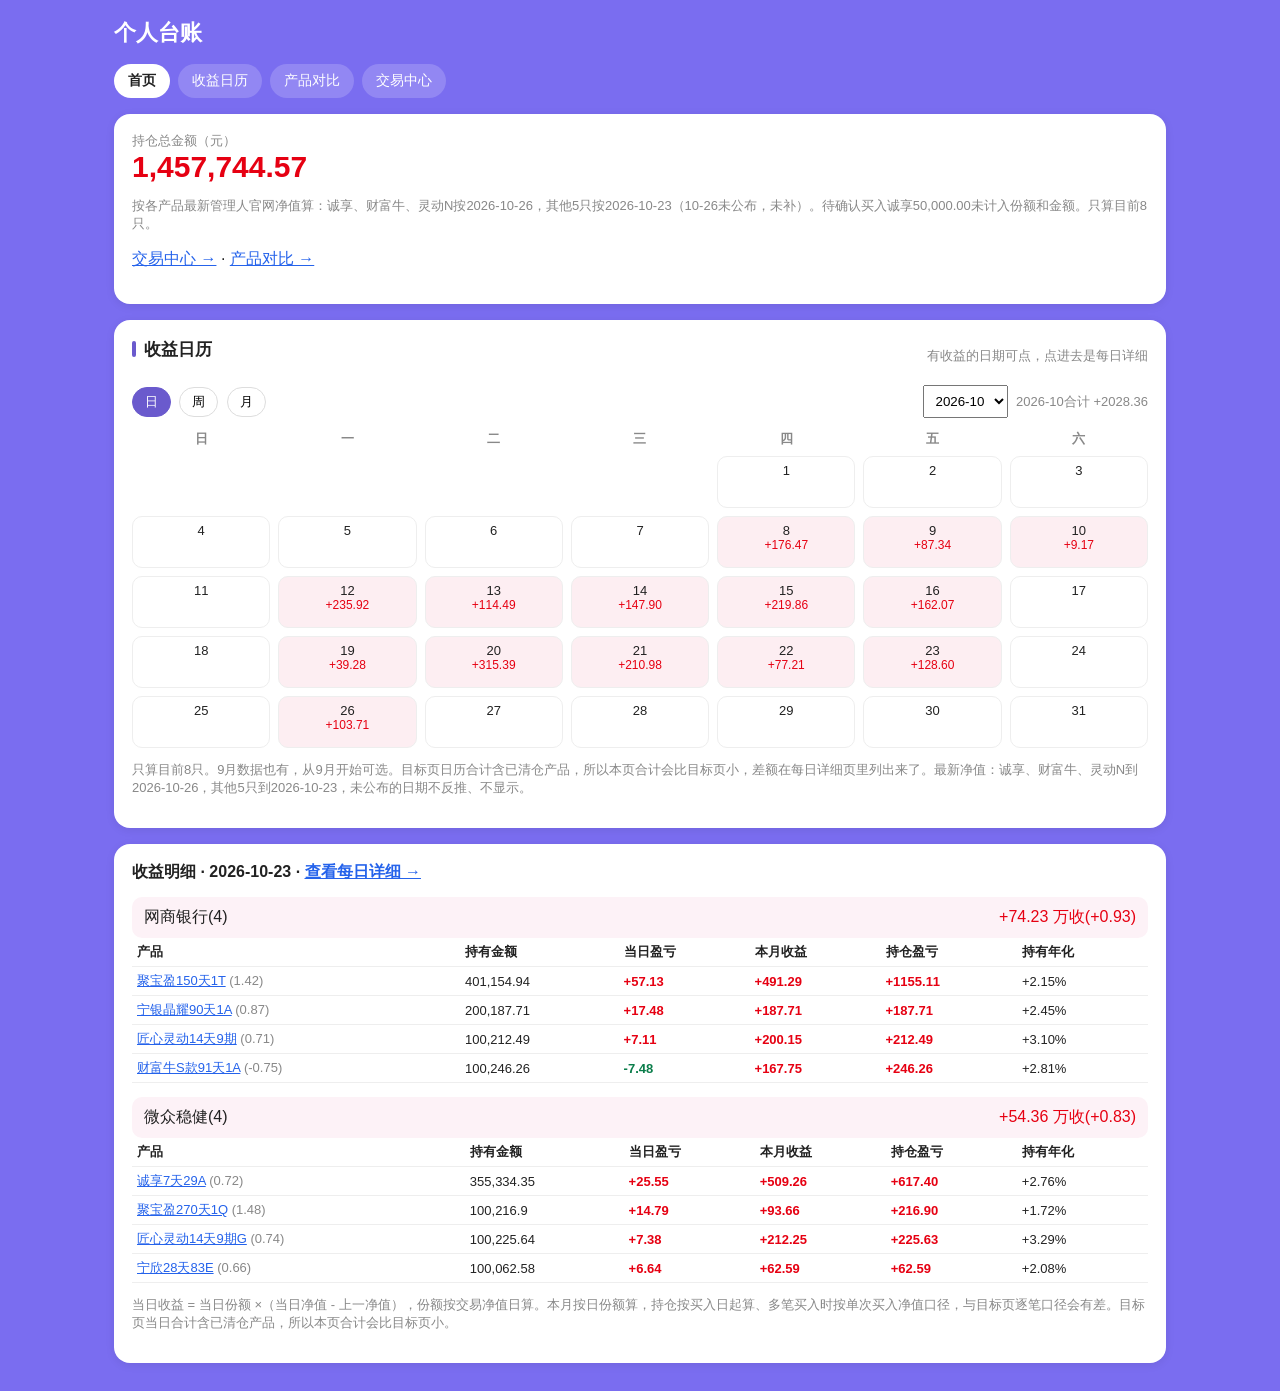
==== index.html @ 9936db58 "首页：去掉产品对比，改为总资产置顶+交易中心链接+收益日历日周月（9月起可选）+网商微众分组收益明细；每日详细也按网商微众分组" ====
<!DOCTYPE html>
<html lang="zh-CN">
<head>
<meta charset="utf-8">
<meta name="viewport" content="width=device-width, initial-scale=1">
<title>首页 · 个人台账</title>
<link rel="stylesheet" href="style.css">
</head>
<body>
<div class="wrap">
<h1 class="pagetitle">个人台账</h1>
<nav class="nav"><a href="index.html" class="on">首页</a><a href="calendar.html" class="">收益日历</a><a href="compare.html" class="">产品对比</a><a href="transactions.html" class="">交易中心</a></nav>

<div class="card">
<div id="homeTotal">正在加载…</div>
</div>
<div class="card" style="margin-top:16px">
<div class="row"><h2>收益日历</h2><span class="muted">有收益的日期可点，点进去是每日详细</span></div>
<div id="calControls" style="margin:8px 0"></div>
<div class="cal" id="calendar"></div>
<p class="muted">只算目前8只。9月数据也有，从9月开始可选。目标页日历合计含已清仓产品，所以本页合计会比目标页小，差额在每日详细页里列出来了。最新净值：诚享、财富牛、灵动N到2026-10-26，其他5只到2026-10-23，未公布的日期不反推、不显示。</p>
</div>
<div class="card" style="margin-top:16px">
<div id="homeDetail">正在加载…</div>
</div>

</div>
<script src="common.js"></script>
<script>
loadData().then(()=>{renderHomeTotal(); renderCalendar(); renderHomeDetail();});
</script>
</body>
</html>
---- style.css ----
*{box-sizing:border-box}
body{font-family:-apple-system,BlinkMacSystemFont,"PingFang SC","Microsoft YaHei",sans-serif;margin:0;background:#7a6df0;color:#222}
.wrap{max-width:1080px;margin:0 auto;padding:18px 14px 28px}
.topTabs{display:flex;background:#e9e6fb;border-radius:12px;padding:4px;margin-bottom:16px}
.topTabs button{flex:1;border:0;background:transparent;padding:10px;border-radius:9px;font-size:15px;cursor:pointer;color:#555}
.topTabs button.on{background:#fff;font-weight:700;color:#222;box-shadow:0 1px 4px rgba(0,0,0,.12)}
.grid{display:grid;grid-template-columns:1fr 1fr;gap:16px}
@media(max-width:760px){.grid{grid-template-columns:1fr}}
.card{background:#fff;border-radius:16px;padding:18px;box-shadow:0 2px 10px rgba(0,0,0,.08)}
.card h2{margin:0 0 12px;font-size:17px}
.card h2:before{content:"";display:inline-block;width:4px;height:16px;background:#6a5acd;border-radius:2px;vertical-align:-2px;margin-right:8px}
.big{font-size:32px;font-weight:800;color:#e60012;text-align:center}
.center{text-align:center;color:#666;font-size:13px;margin-top:6px}
.miniGrid{display:grid;grid-template-columns:1fr 1fr;gap:12px;margin-top:16px}
.mini{background:#f3f2fb;border-radius:10px;padding:12px;text-align:center}
.mini .lab{color:#666;font-size:13px}
.mini .val{color:#e60012;font-weight:700;font-size:18px;margin-top:4px}
.muted{color:#888;font-size:13px}
.row{display:flex;justify-content:space-between;gap:8px;align-items:center}
.pill{border:1px solid #ddd;background:#fff;border-radius:20px;padding:5px 12px;cursor:pointer;font-size:13px}
.pill.on{background:#6a5acd;color:#fff;border-color:#6a5acd}
.groupHead{display:flex;justify-content:space-between;background:#fdf2f7;border-radius:10px;padding:10px 12px;margin-top:14px}
.prod{border:1px solid #eee;border-radius:12px;padding:12px;margin-top:10px;cursor:pointer}
.prod .cols{display:grid;grid-template-columns:repeat(5,1fr);gap:8px;margin-top:10px;font-size:13px}
.prod .cols b{display:block;font-weight:600}
.cal{display:grid;grid-template-columns:repeat(7,1fr);gap:8px;text-align:center;font-size:13px}
.cal .cell{border:1px solid #eee;border-radius:10px;min-height:52px;padding:6px}
.cal .cell.has{background:#fdeef2}
.cal .cell .v{color:#e60012;font-size:12px}
.detail{display:none;margin-top:10px;border-top:1px dashed #ddd;padding-top:10px}
table{width:100%;border-collapse:collapse;font-size:13px}th,td{border-bottom:1px solid #eee;padding:5px;text-align:left}
#compareTable th{cursor:pointer;white-space:nowrap;user-select:none}
#compareTable th:hover{color:#2563eb}
.gain-pos{color:#e60012;font-weight:600}
.gain-neg{color:#0a7d4a;font-weight:600}
.ann-high{color:#e60012;font-weight:700}
canvas{width:100%;height:110px;background:#fafbfc;border:1px solid #eee;border-radius:8px}
input,select,button{padding:7px;margin:4px 4px 4px 0}button{cursor:pointer}
a{color:#2563eb}

.nav{display:flex;gap:8px;flex-wrap:wrap;margin-bottom:16px}
.nav a{color:#fff;text-decoration:none;background:rgba(255,255,255,.18);padding:8px 14px;border-radius:20px;font-size:14px}
.nav a.on{background:#fff;color:#222;font-weight:700}
.nav a:hover{background:#fff;color:#222}
.pagetitle{color:#fff;margin:0 0 16px;font-size:22px}

.cal .cell a{text-decoration:none;color:inherit;display:block}
.cal .cell a:hover{text-decoration:underline}
.cal .cell.has a{color:#222}
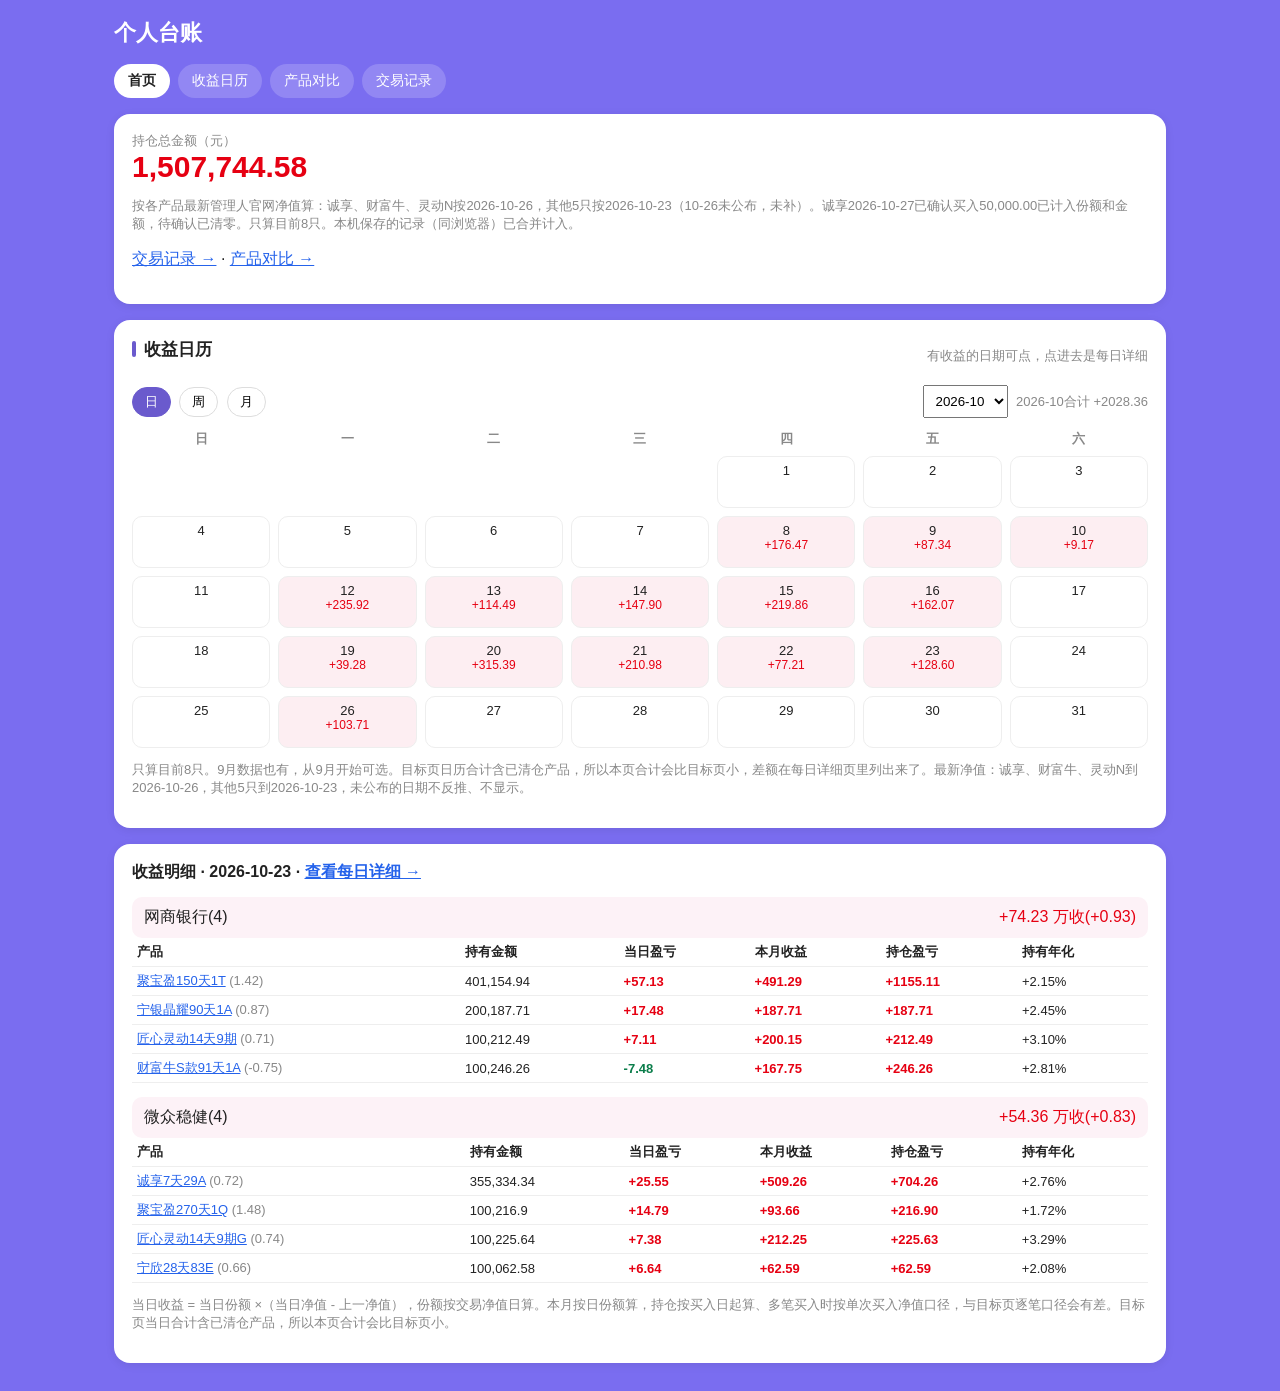
==== commit 68a9b7a0: "输入可本机保存并联动：诚享50,000待确认删掉改2026-10-27已确认，份额399,241.78；交易中心改名交易记录；新增记录存本机localStorage，首页总额和交易记录页同浏览器联动" ====
--- a/index.html
+++ b/index.html
@@ -9,7 +9,7 @@
 <body>
 <div class="wrap">
 <h1 class="pagetitle">个人台账</h1>
-<nav class="nav"><a href="index.html" class="on">首页</a><a href="calendar.html" class="">收益日历</a><a href="compare.html" class="">产品对比</a><a href="transactions.html" class="">交易中心</a></nav>
+<nav class="nav"><a href="index.html" class="on">首页</a><a href="calendar.html" class="">收益日历</a><a href="compare.html" class="">产品对比</a><a href="transactions.html" class="">交易记录</a></nav>
 
 <div class="card">
 <div id="homeTotal">正在加载…</div>
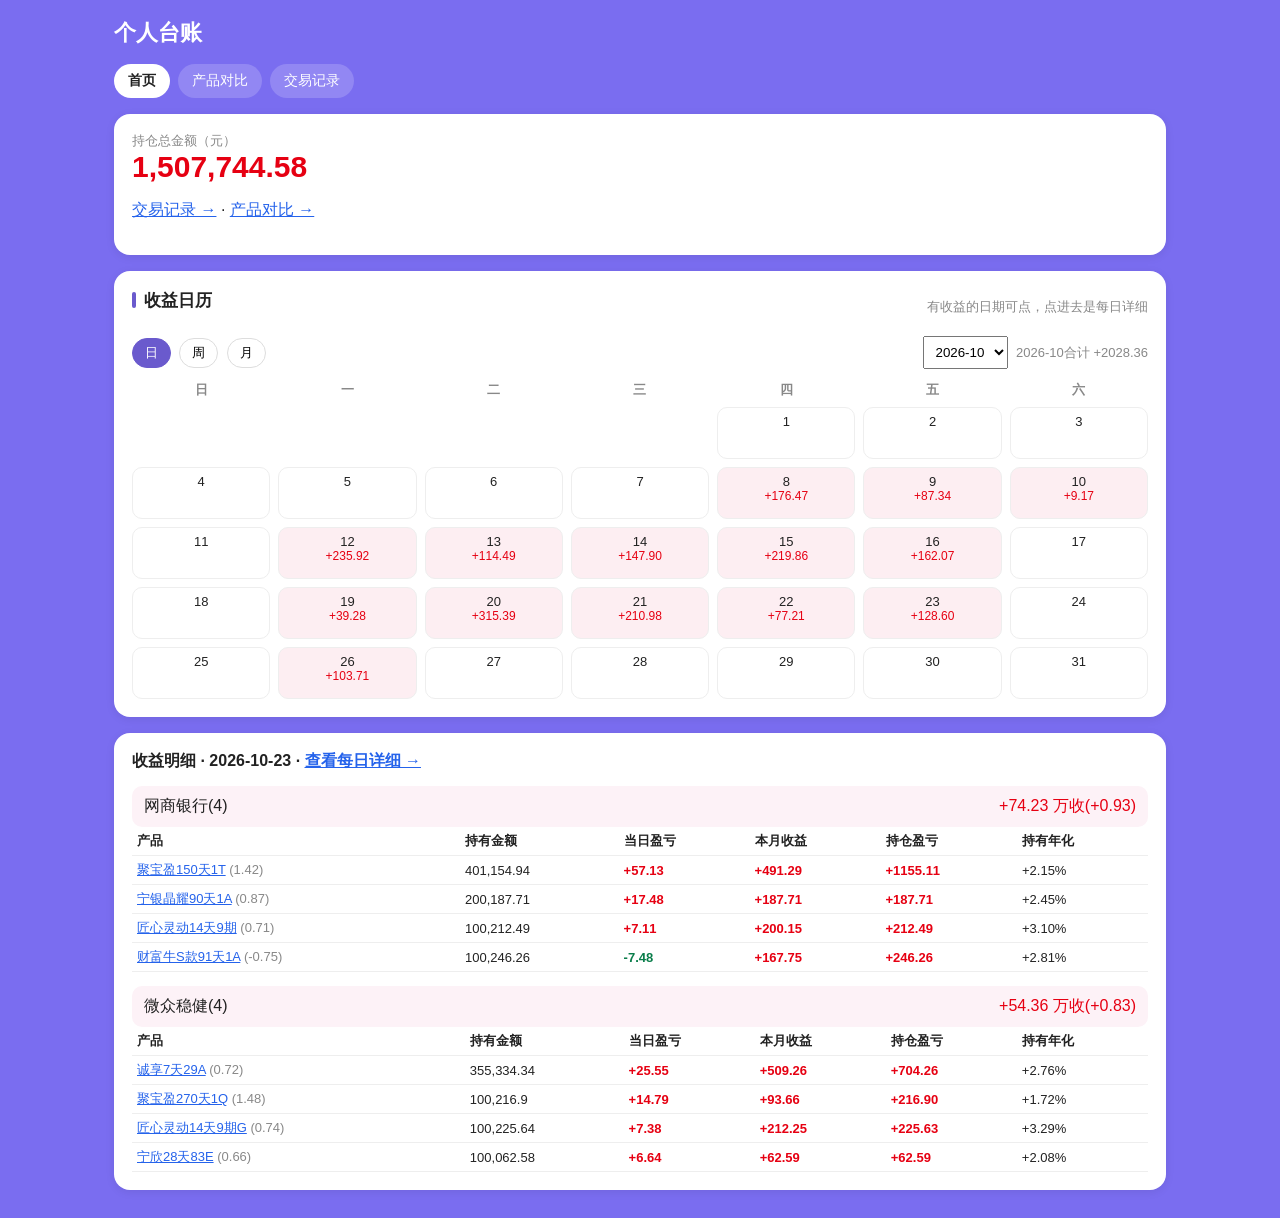
==== commit fe811322: "只保留首页日历，删收益日历单独页导航并跳转首页；删解释和计算说明；周/月视图改成一行一条不换行，修复网格挤压" ====
--- a/index.html
+++ b/index.html
@@ -9,7 +9,7 @@
 <body>
 <div class="wrap">
 <h1 class="pagetitle">个人台账</h1>
-<nav class="nav"><a href="index.html" class="on">首页</a><a href="calendar.html" class="">收益日历</a><a href="compare.html" class="">产品对比</a><a href="transactions.html" class="">交易记录</a></nav>
+<nav class="nav"><a href="index.html" class="on">首页</a><a href="compare.html" class="">产品对比</a><a href="transactions.html" class="">交易记录</a></nav>
 
 <div class="card">
 <div id="homeTotal">正在加载…</div>
@@ -18,7 +18,6 @@
 <div class="row"><h2>收益日历</h2><span class="muted">有收益的日期可点，点进去是每日详细</span></div>
 <div id="calControls" style="margin:8px 0"></div>
 <div class="cal" id="calendar"></div>
-<p class="muted">只算目前8只。9月数据也有，从9月开始可选。目标页日历合计含已清仓产品，所以本页合计会比目标页小，差额在每日详细页里列出来了。最新净值：诚享、财富牛、灵动N到2026-10-26，其他5只到2026-10-23，未公布的日期不反推、不显示。</p>
 </div>
 <div class="card" style="margin-top:16px">
 <div id="homeDetail">正在加载…</div>
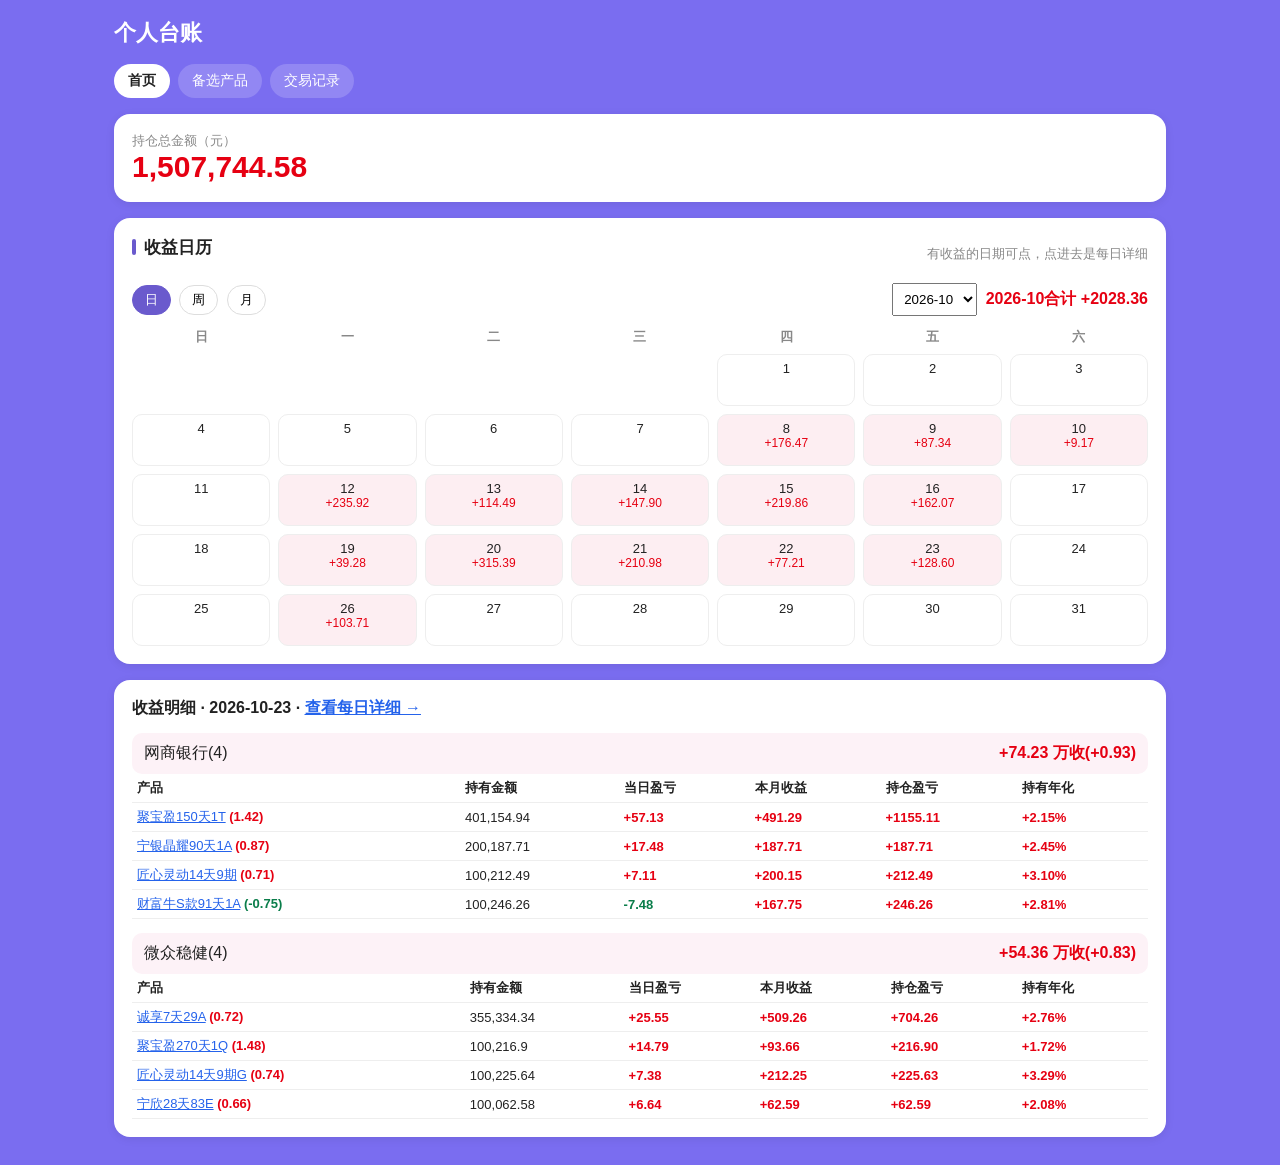
==== commit f89a868e: "挂0/负收益日显示，所有收益红涨绿跌，产品对比改名备选产品" ====
--- a/index.html
+++ b/index.html
@@ -9,7 +9,7 @@
 <body>
 <div class="wrap">
 <h1 class="pagetitle">个人台账</h1>
-<nav class="nav"><a href="index.html" class="on">首页</a><a href="compare.html" class="">产品对比</a><a href="transactions.html" class="">交易记录</a></nav>
+<nav class="nav"><a href="index.html" class="on">首页</a><a href="compare.html" class="">备选产品</a><a href="transactions.html" class="">交易记录</a></nav>
 
 <div class="card">
 <div id="homeTotal">正在加载…</div>
--- a/style.css
+++ b/style.css
@@ -27,7 +27,7 @@
 .cal{display:grid;grid-template-columns:repeat(7,1fr);gap:8px;text-align:center;font-size:13px}
 .cal .cell{border:1px solid #eee;border-radius:10px;min-height:52px;padding:6px}
 .cal .cell.has{background:#fdeef2}
-.cal .cell .v{color:#e60012;font-size:12px}
+.cal .cell .v{font-size:12px}
 .detail{display:none;margin-top:10px;border-top:1px dashed #ddd;padding-top:10px}
 table{width:100%;border-collapse:collapse;font-size:13px}th,td{border-bottom:1px solid #eee;padding:5px;text-align:left}
 #compareTable th{cursor:pointer;white-space:nowrap;user-select:none}
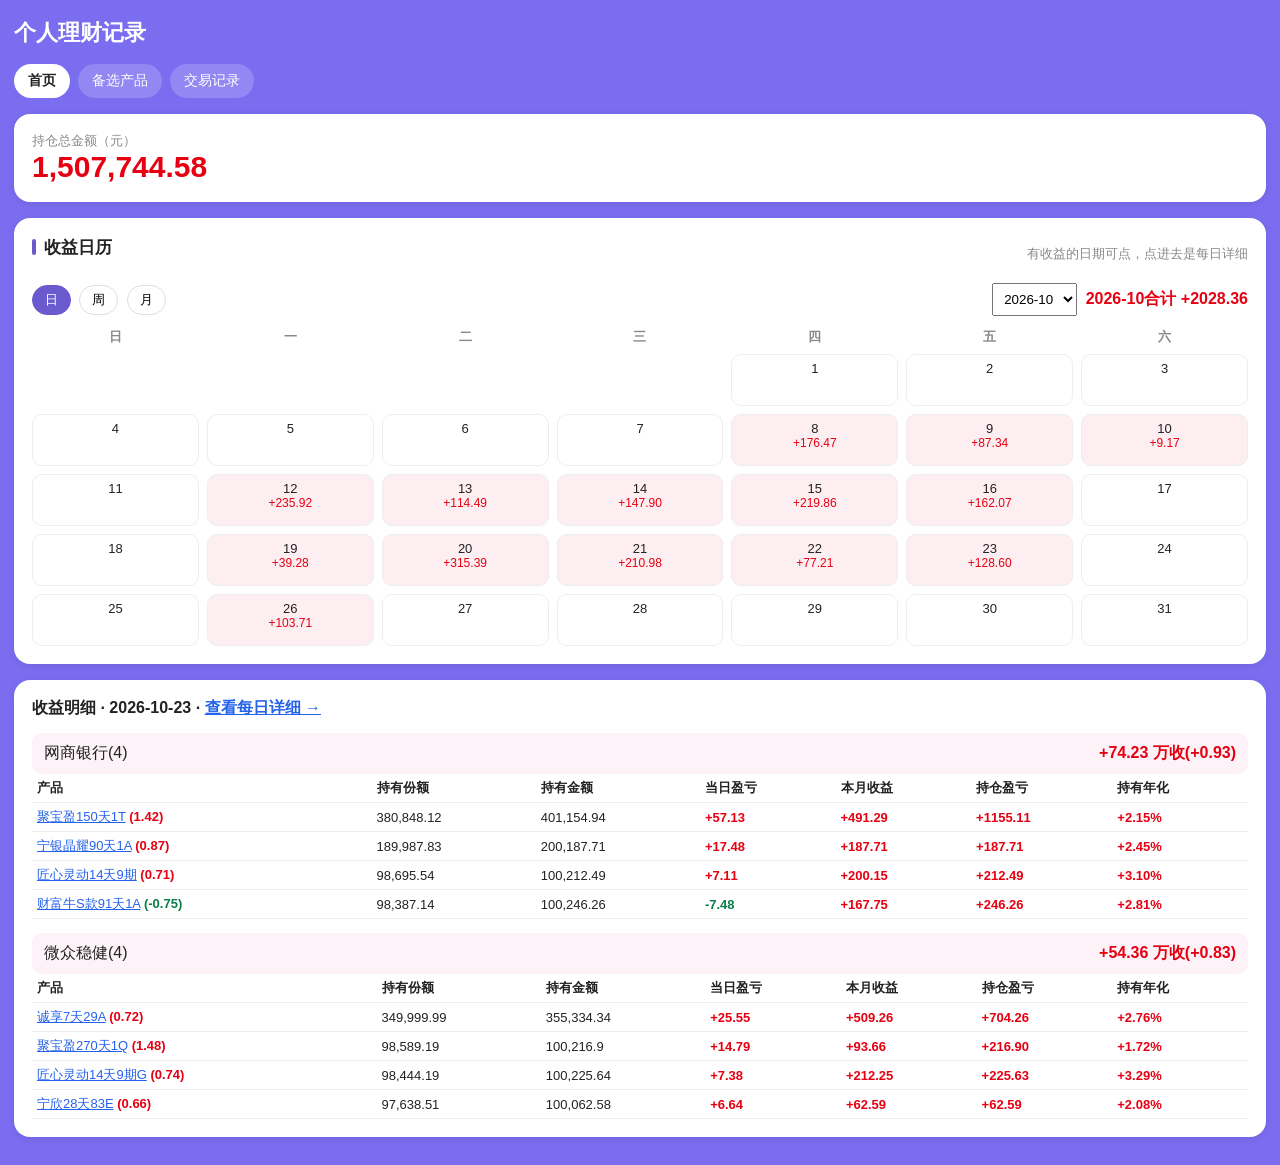
==== commit e2fe6f05: "备选按代销分屏+全屏+列宽，首页收益明细含份额金额，个人台账改名个人理财记录" ====
--- a/index.html
+++ b/index.html
@@ -3,12 +3,12 @@
 <head>
 <meta charset="utf-8">
 <meta name="viewport" content="width=device-width, initial-scale=1">
-<title>首页 · 个人台账</title>
+<title>首页 · 个人理财记录</title>
 <link rel="stylesheet" href="style.css">
 </head>
 <body>
 <div class="wrap">
-<h1 class="pagetitle">个人台账</h1>
+<h1 class="pagetitle">个人理财记录</h1>
 <nav class="nav"><a href="index.html" class="on">首页</a><a href="compare.html" class="">备选产品</a><a href="transactions.html" class="">交易记录</a></nav>
 
 <div class="card">
--- a/style.css
+++ b/style.css
@@ -1,7 +1,13 @@
 
 *{box-sizing:border-box}
 body{font-family:-apple-system,BlinkMacSystemFont,"PingFang SC","Microsoft YaHei",sans-serif;margin:0;background:#7a6df0;color:#222}
-.wrap{max-width:1080px;margin:0 auto;padding:18px 14px 28px}
+.wrap{max-width:1280px;margin:0 auto;padding:18px 14px 28px}
+.wrap.wide{max-width:100%}
+#compareTable{display:grid;grid-template-columns:1fr 1fr;gap:16px;align-items:start}
+#compareTable .split-group{min-width:0}
+@media(max-width:900px){#compareTable{display:block}}
+#compareTable table th,#compareTable table td{white-space:nowrap}
+#homeDetail table td,#dayDetail table td,.detail table td{white-space:nowrap}
 .topTabs{display:flex;background:#e9e6fb;border-radius:12px;padding:4px;margin-bottom:16px}
 .topTabs button{flex:1;border:0;background:transparent;padding:10px;border-radius:9px;font-size:15px;cursor:pointer;color:#555}
 .topTabs button.on{background:#fff;font-weight:700;color:#222;box-shadow:0 1px 4px rgba(0,0,0,.12)}
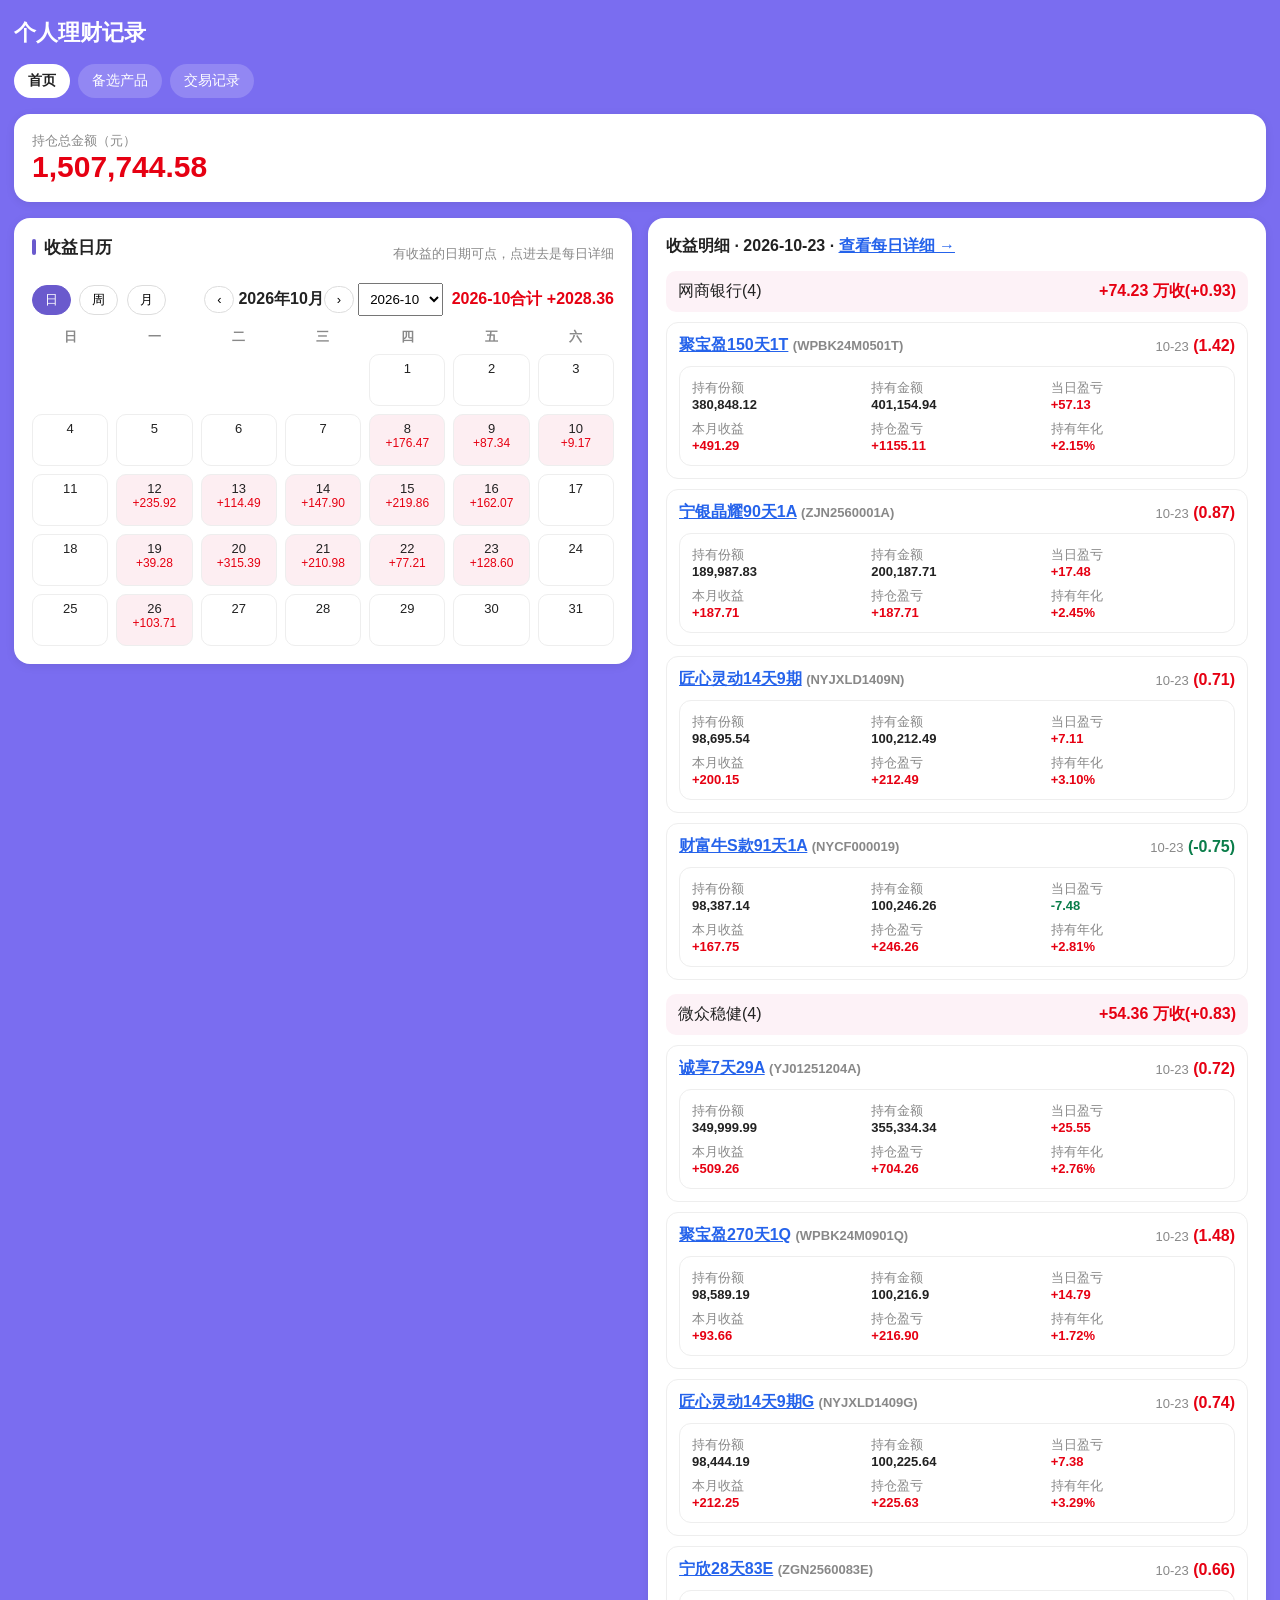
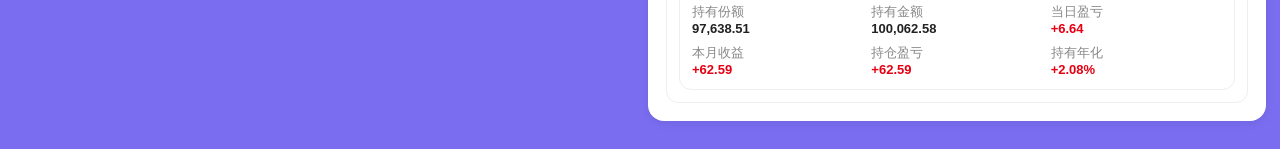
==== commit 7a992f9d: "首页改成日历左收益明细右并排，收益明细改产品卡片，日历加上下月切换，备选改回一列已确认" ====
--- a/index.html
+++ b/index.html
@@ -14,13 +14,15 @@
 <div class="card">
 <div id="homeTotal">正在加载…</div>
 </div>
-<div class="card" style="margin-top:16px">
+<div class="homeGrid" style="margin-top:16px">
+<div class="card">
 <div class="row"><h2>收益日历</h2><span class="muted">有收益的日期可点，点进去是每日详细</span></div>
 <div id="calControls" style="margin:8px 0"></div>
 <div class="cal" id="calendar"></div>
 </div>
-<div class="card" style="margin-top:16px">
+<div class="card">
 <div id="homeDetail">正在加载…</div>
+</div>
 </div>
 
 </div>
--- a/style.css
+++ b/style.css
@@ -3,9 +3,12 @@
 body{font-family:-apple-system,BlinkMacSystemFont,"PingFang SC","Microsoft YaHei",sans-serif;margin:0;background:#7a6df0;color:#222}
 .wrap{max-width:1280px;margin:0 auto;padding:18px 14px 28px}
 .wrap.wide{max-width:100%}
-#compareTable{display:grid;grid-template-columns:1fr 1fr;gap:16px;align-items:start}
+#compareTable{display:block}
 #compareTable .split-group{min-width:0}
-@media(max-width:900px){#compareTable{display:block}}
+.homeGrid{display:grid;grid-template-columns:1fr 1fr;gap:16px;align-items:start}
+.homeGrid .card{margin-top:0 !important}
+@media(max-width:1000px){.homeGrid{grid-template-columns:1fr}}
+.prod .cols.cols6{grid-template-columns:repeat(3,1fr)}
 #compareTable table th,#compareTable table td{white-space:nowrap}
 #homeDetail table td,#dayDetail table td,.detail table td{white-space:nowrap}
 .topTabs{display:flex;background:#e9e6fb;border-radius:12px;padding:4px;margin-bottom:16px}
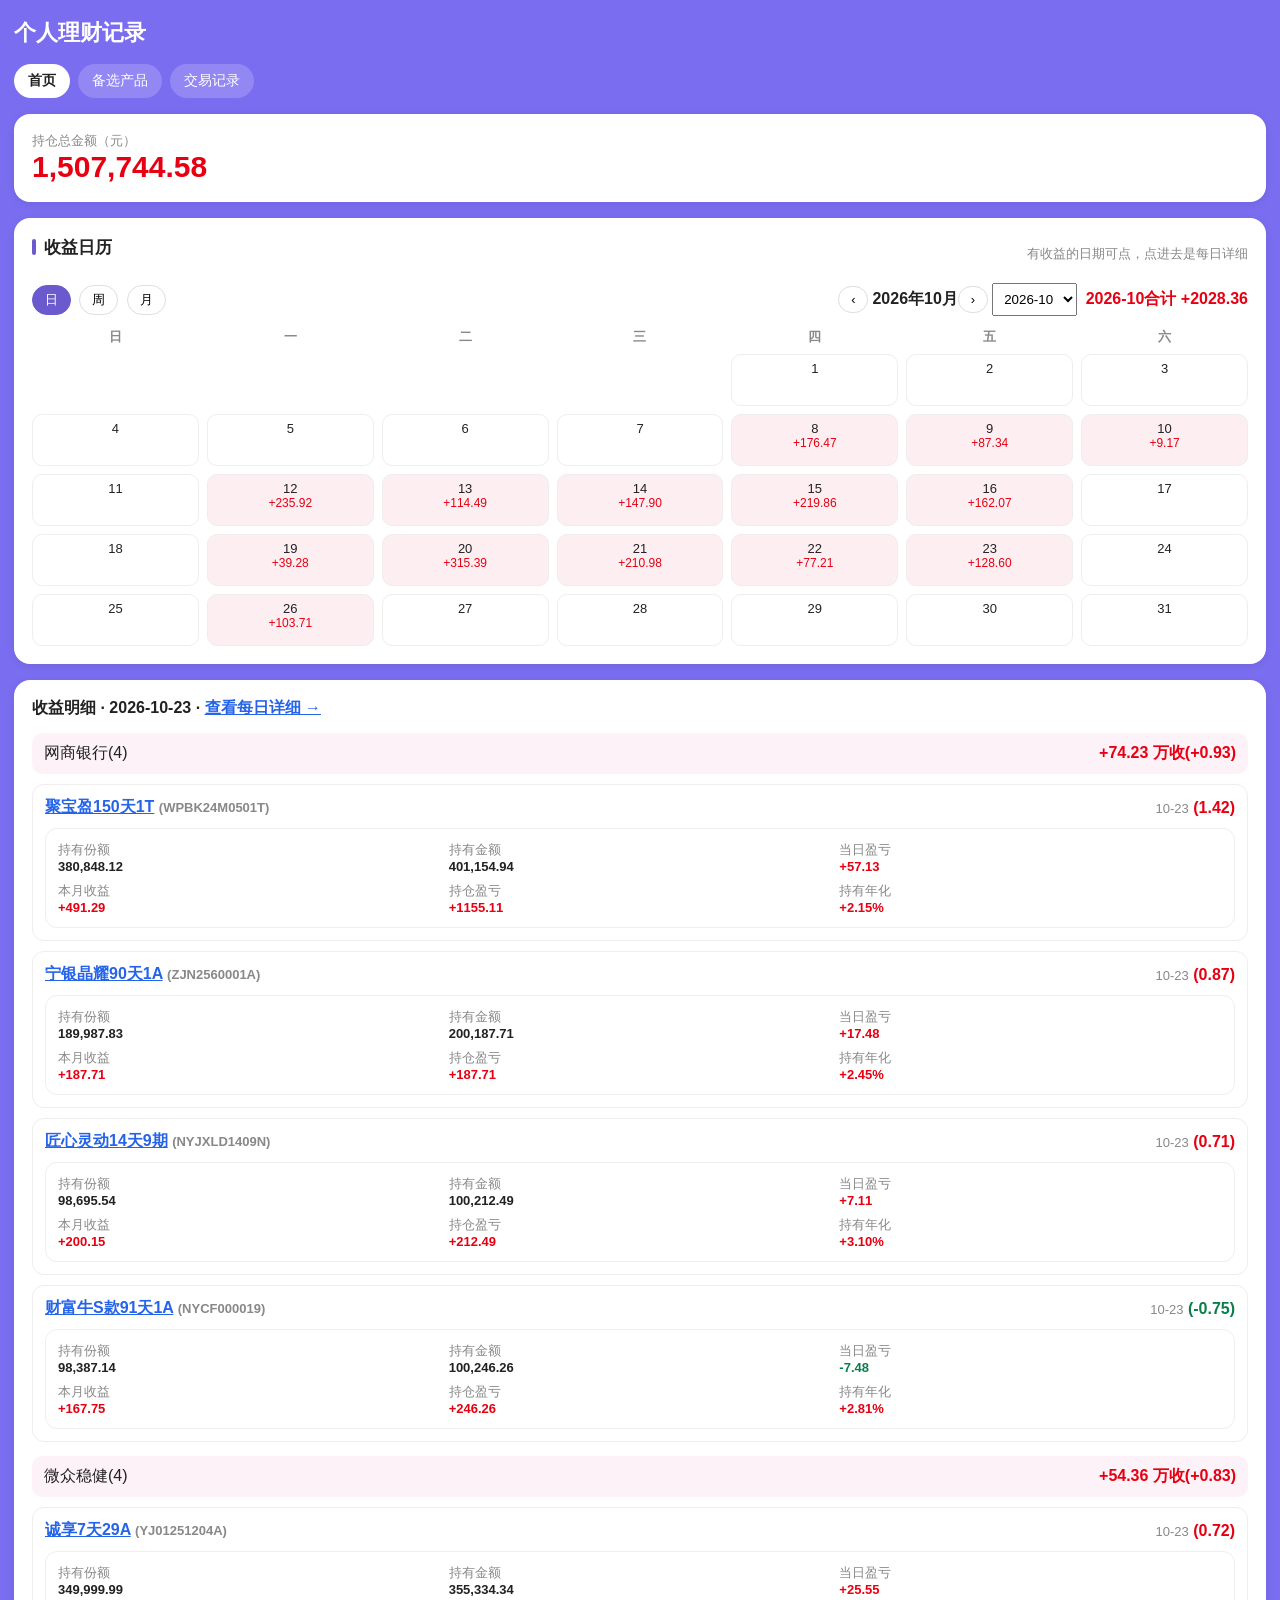
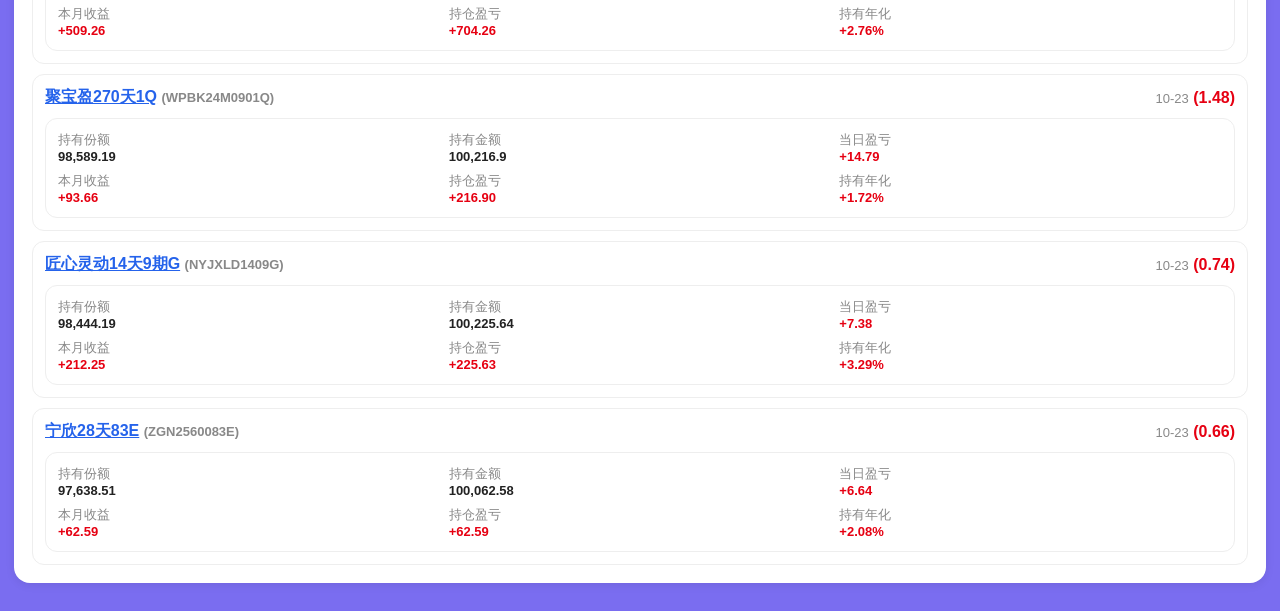
==== commit a285c373: "首页改回一列，手机浏览器适配" ====
--- a/index.html
+++ b/index.html
@@ -14,15 +14,13 @@
 <div class="card">
 <div id="homeTotal">正在加载…</div>
 </div>
-<div class="homeGrid" style="margin-top:16px">
-<div class="card">
+<div class="card" style="margin-top:16px">
 <div class="row"><h2>收益日历</h2><span class="muted">有收益的日期可点，点进去是每日详细</span></div>
 <div id="calControls" style="margin:8px 0"></div>
 <div class="cal" id="calendar"></div>
 </div>
-<div class="card">
+<div class="card" style="margin-top:16px">
 <div id="homeDetail">正在加载…</div>
-</div>
 </div>
 
 </div>
--- a/style.css
+++ b/style.css
@@ -57,3 +57,18 @@
 .cal .cell a{text-decoration:none;color:inherit;display:block}
 .cal .cell a:hover{text-decoration:underline}
 .cal .cell.has a{color:#222}
+.detail,#dayDetail{overflow-x:auto}
+@media(max-width:760px){
+.wrap{padding:12px 10px 20px}
+.card{padding:14px 12px}
+.pagetitle{font-size:20px}
+.cal{gap:4px;font-size:12px}
+.cal .cell{padding:4px 2px;min-height:48px}
+.cal .cell .v{font-size:11px}
+.prod{padding:10px}
+.prod .cols,.prod .cols.cols6{grid-template-columns:repeat(2,1fr)}
+table{font-size:12px}
+th,td{padding:4px 3px}
+.row{flex-wrap:wrap}
+.nav a{padding:7px 12px;font-size:13px}
+}
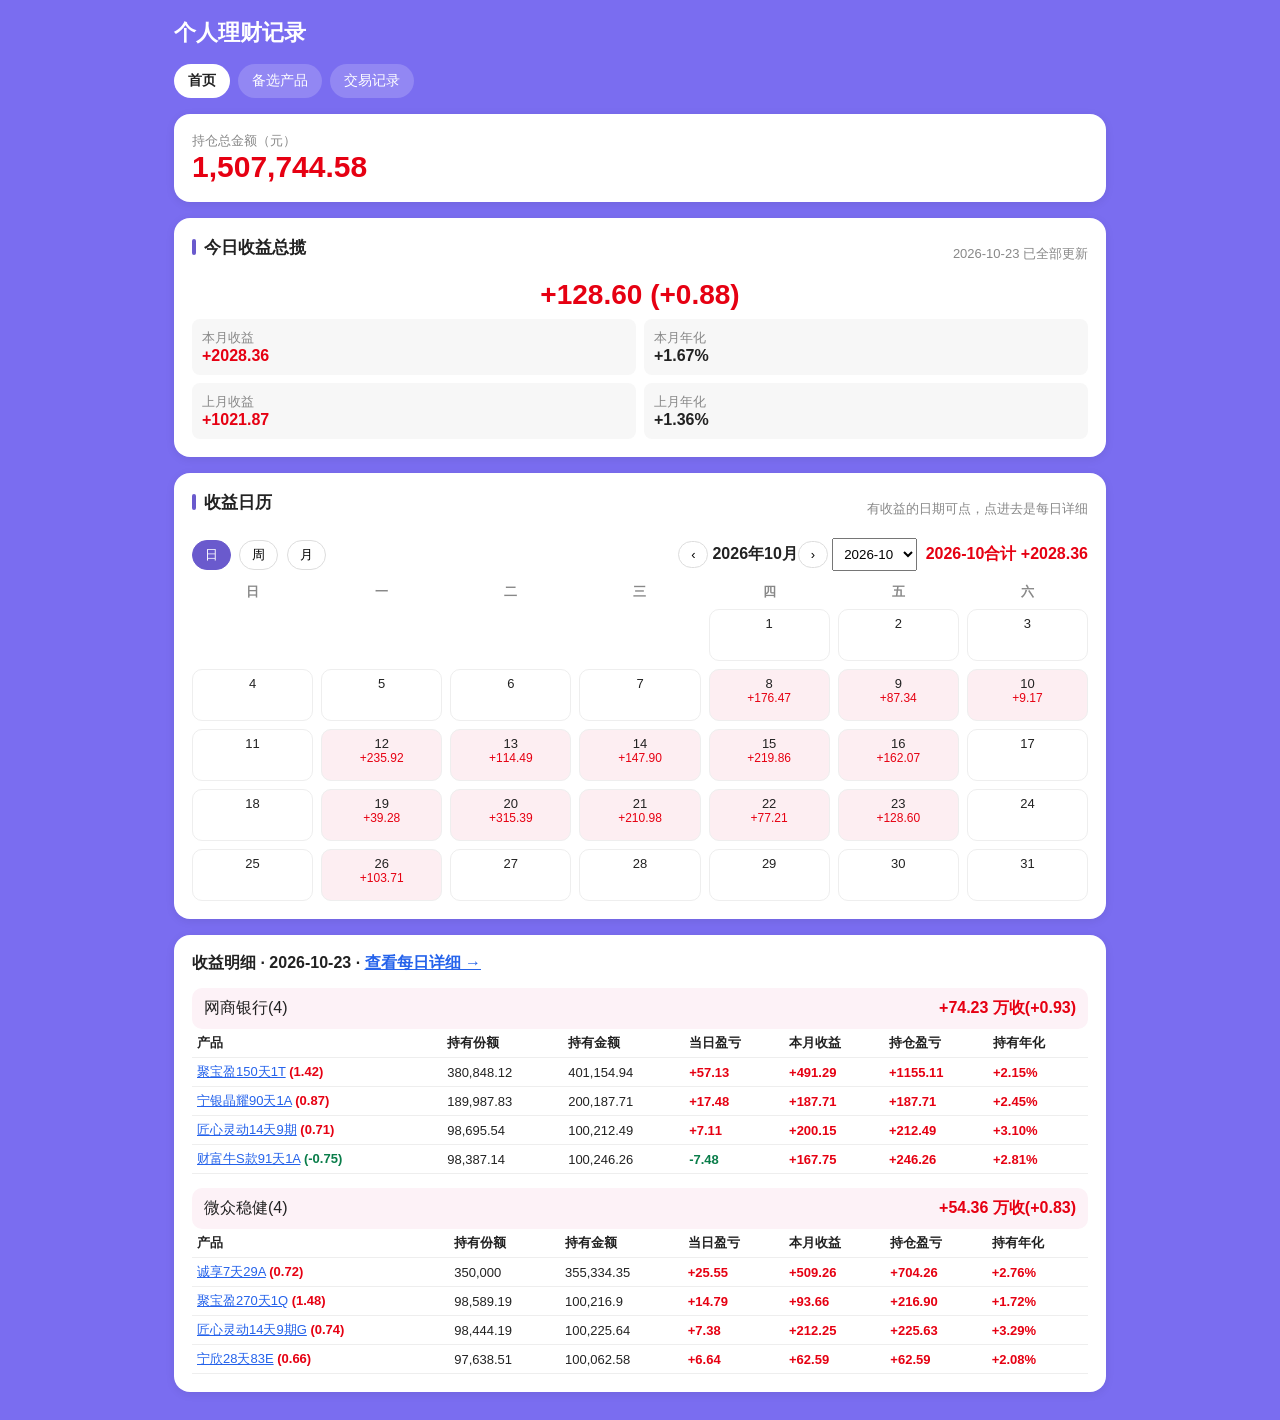
==== commit bc987c69: "首页增加今日收益总揽（今日/本月/上月，当前8只，最新完整日）" ====
--- a/index.html
+++ b/index.html
@@ -15,6 +15,9 @@
 <div id="homeTotal">正在加载…</div>
 </div>
 <div class="card" style="margin-top:16px">
+<div id="todaySummary">正在加载…</div>
+</div>
+<div class="card" style="margin-top:16px">
 <div class="row"><h2>收益日历</h2><span class="muted">有收益的日期可点，点进去是每日详细</span></div>
 <div id="calControls" style="margin:8px 0"></div>
 <div class="cal" id="calendar"></div>
@@ -26,7 +29,7 @@
 </div>
 <script src="common.js"></script>
 <script>
-loadData().then(()=>{renderHomeTotal(); renderCalendar(); renderHomeDetail();});
+loadData().then(()=>{renderHomeTotal(); renderTodaySummary(); renderCalendar(); renderHomeDetail();});
 </script>
 </body>
 </html>
--- a/style.css
+++ b/style.css
@@ -1,16 +1,15 @@
 
 *{box-sizing:border-box}
 body{font-family:-apple-system,BlinkMacSystemFont,"PingFang SC","Microsoft YaHei",sans-serif;margin:0;background:#7a6df0;color:#222}
-.wrap{max-width:1280px;margin:0 auto;padding:18px 14px 28px}
-.wrap.wide{max-width:100%}
+.wrap{max-width:960px;margin:0 auto;padding:18px 14px 28px}
 #compareTable{display:block}
 #compareTable .split-group{min-width:0}
 .homeGrid{display:grid;grid-template-columns:1fr 1fr;gap:16px;align-items:start}
 .homeGrid .card{margin-top:0 !important}
 @media(max-width:1000px){.homeGrid{grid-template-columns:1fr}}
 .prod .cols.cols6{grid-template-columns:repeat(3,1fr)}
-#compareTable table th,#compareTable table td{white-space:nowrap}
-#homeDetail table td,#dayDetail table td,.detail table td{white-space:nowrap}
+table{table-layout:auto;width:100%}
+#compareTable table,#homeDetail table,#dayDetail table,.detail table{width:100%}
 .topTabs{display:flex;background:#e9e6fb;border-radius:12px;padding:4px;margin-bottom:16px}
 .topTabs button{flex:1;border:0;background:transparent;padding:10px;border-radius:9px;font-size:15px;cursor:pointer;color:#555}
 .topTabs button.on{background:#fff;font-weight:700;color:#222;box-shadow:0 1px 4px rgba(0,0,0,.12)}
@@ -31,15 +30,15 @@
 .pill.on{background:#6a5acd;color:#fff;border-color:#6a5acd}
 .groupHead{display:flex;justify-content:space-between;background:#fdf2f7;border-radius:10px;padding:10px 12px;margin-top:14px}
 .prod{border:1px solid #eee;border-radius:12px;padding:12px;margin-top:10px;cursor:pointer}
-.prod .cols{display:grid;grid-template-columns:repeat(5,1fr);gap:8px;margin-top:10px;font-size:13px}
-.prod .cols b{display:block;font-weight:600}
+.prod .cols,.prod.cols{display:grid;grid-template-columns:repeat(5,1fr);gap:8px;margin-top:10px;font-size:13px}
+.prod .cols b,.prod.cols b{display:block;font-weight:600}
 .cal{display:grid;grid-template-columns:repeat(7,1fr);gap:8px;text-align:center;font-size:13px}
 .cal .cell{border:1px solid #eee;border-radius:10px;min-height:52px;padding:6px}
 .cal .cell.has{background:#fdeef2}
 .cal .cell .v{font-size:12px}
 .detail{display:none;margin-top:10px;border-top:1px dashed #ddd;padding-top:10px}
 table{width:100%;border-collapse:collapse;font-size:13px}th,td{border-bottom:1px solid #eee;padding:5px;text-align:left}
-#compareTable th{cursor:pointer;white-space:nowrap;user-select:none}
+#compareTable th{cursor:pointer;user-select:none}
 #compareTable th:hover{color:#2563eb}
 .gain-pos{color:#e60012;font-weight:600}
 .gain-neg{color:#0a7d4a;font-weight:600}
@@ -57,7 +56,7 @@
 .cal .cell a{text-decoration:none;color:inherit;display:block}
 .cal .cell a:hover{text-decoration:underline}
 .cal .cell.has a{color:#222}
-.detail,#dayDetail{overflow-x:auto}
+.detail,#dayDetail,#homeDetail{overflow-x:auto}
 @media(max-width:760px){
 .wrap{padding:12px 10px 20px}
 .card{padding:14px 12px}
@@ -66,7 +65,7 @@
 .cal .cell{padding:4px 2px;min-height:48px}
 .cal .cell .v{font-size:11px}
 .prod{padding:10px}
-.prod .cols,.prod .cols.cols6{grid-template-columns:repeat(2,1fr)}
+.prod .cols,.prod.cols,.prod .cols.cols6,.prod.cols.cols6{grid-template-columns:repeat(2,1fr)}
 table{font-size:12px}
 th,td{padding:4px 3px}
 .row{flex-wrap:wrap}
